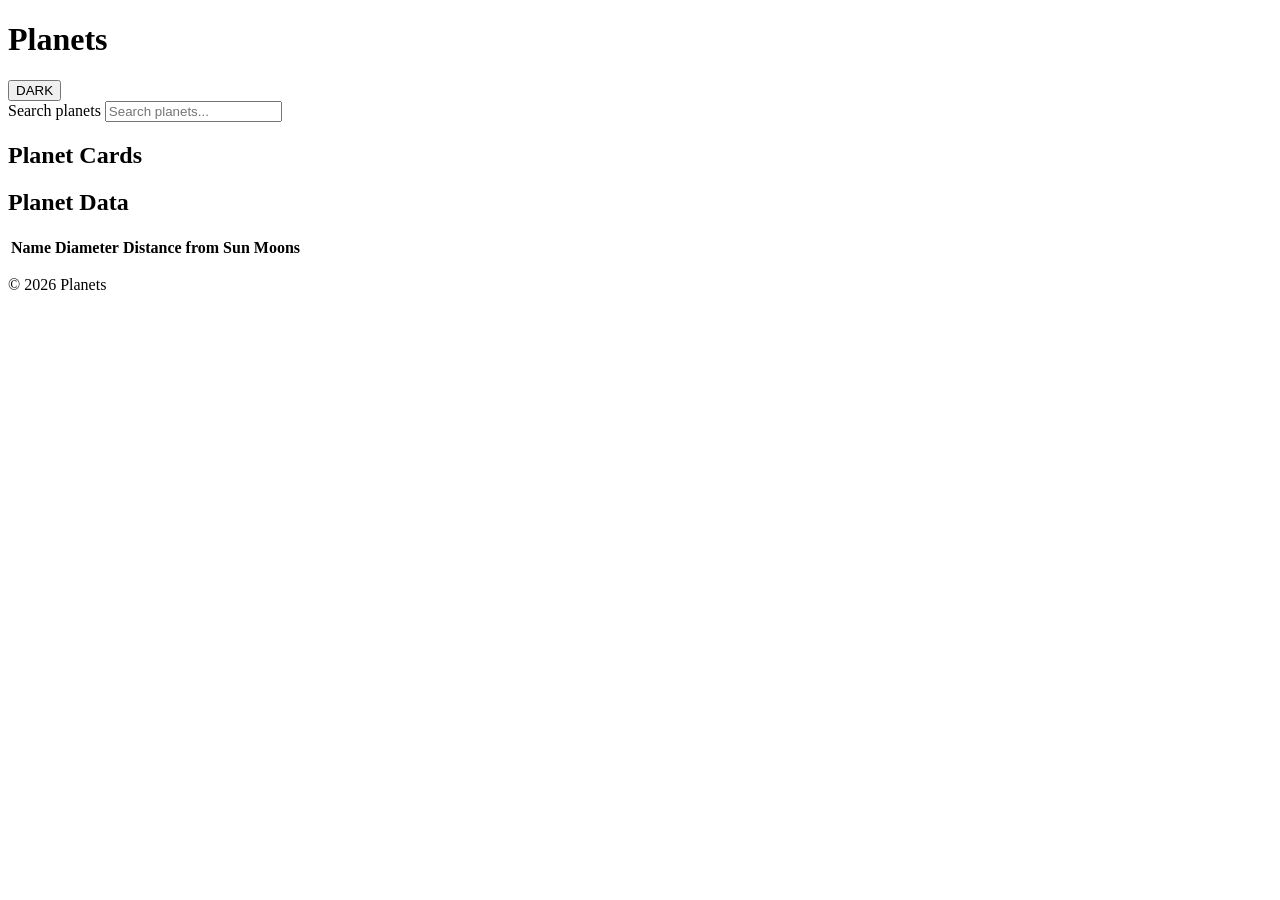
==== html/Foundation.html @ 73de8ec0 "HTML" ====
<!DOCTYPE html>
<html lang="en" data-theme="dark">
    <head>
        <meta charset="UTF-8">
        <meta name="viewport" content="width=device-width, initial-scale=1.0">

        <title>Planets</title>
        <link rel="stylesheet" href="Foundation.css">
    </head>
    <body>
        <header>
            <h1>Planets</h1>
            <button id="theme-toggle" type="button">DARK</button>
        </header>

        <main>
            <section id="search-section">
                <label for="search-input">Search planets</label>
                <input type="search" id="search-input" placeholder="Search planets...">
            </section>

            <section id="cards-section">
                <h2>Planet Cards</h2>
                <div id="cards-container"></div>
            </section>

            <section id="table-section">
                <h2>Planet Data</h2>
                <table id="planets-table">
                    <thead>
                        <tr>
                            <th>Name</th>
                            <th>Diameter</th>
                            <th>Distance from Sun</th>
                            <th>Moons</th>
                        </tr>
                    </thead>
                    <tbody id="table-body"></tbody>
                </table>
            </section>
        </main>

        <footer>
            <p>&copy; 2026 Planets</p>
        </footer>

        <script src="js/data.js" defer></script>
        <script src="js/theme.js" defer></script>
        <script src="js/search.js" defer></script>
        <script src="js/card.js" defer></script>
        <script src="js/table.js" defer></script>
    </body>
</html>
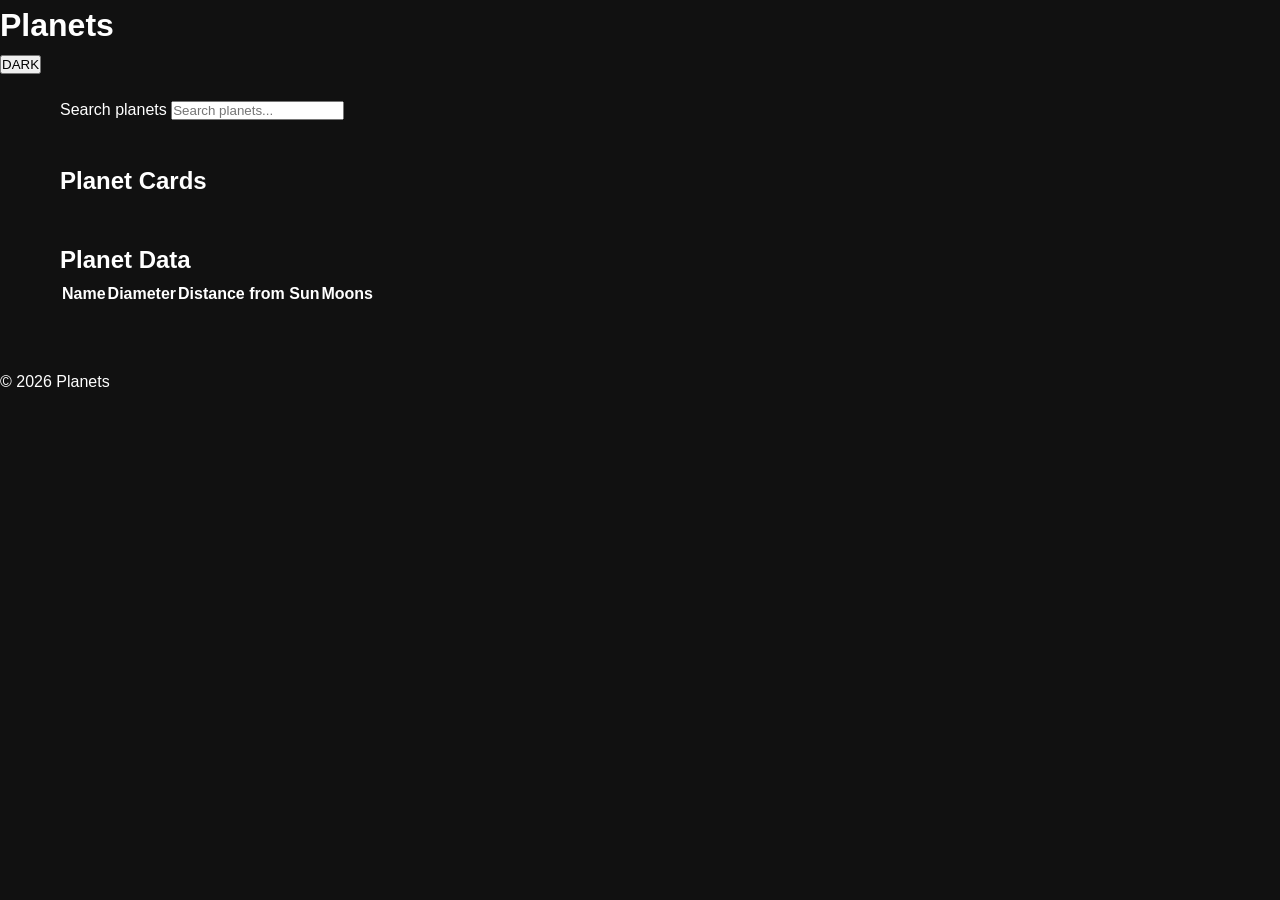
==== commit db9ff6df: "Fix foundation asset paths" ====
--- a/html/Foundation.html
+++ b/html/Foundation.html
@@ -5,7 +5,7 @@
         <meta name="viewport" content="width=device-width, initial-scale=1.0">
 
         <title>Planets</title>
-        <link rel="stylesheet" href="Foundation.css">
+        <link rel="stylesheet" href="../HTML%20%26%20CSS/Foundation.css">
     </head>
     <body>
         <header>
@@ -44,10 +44,10 @@
             <p>&copy; 2026 Planets</p>
         </footer>
 
-        <script src="js/data.js" defer></script>
-        <script src="js/theme.js" defer></script>
-        <script src="js/search.js" defer></script>
-        <script src="js/card.js" defer></script>
-        <script src="js/table.js" defer></script>
+        <script src="../js/data.js" defer></script>
+        <script src="../js/theme.js" defer></script>
+        <script src="../js/search.js" defer></script>
+        <script src="../js/card.js" defer></script>
+        <script src="../js/table.js" defer></script>
     </body>
-</html>+</html>
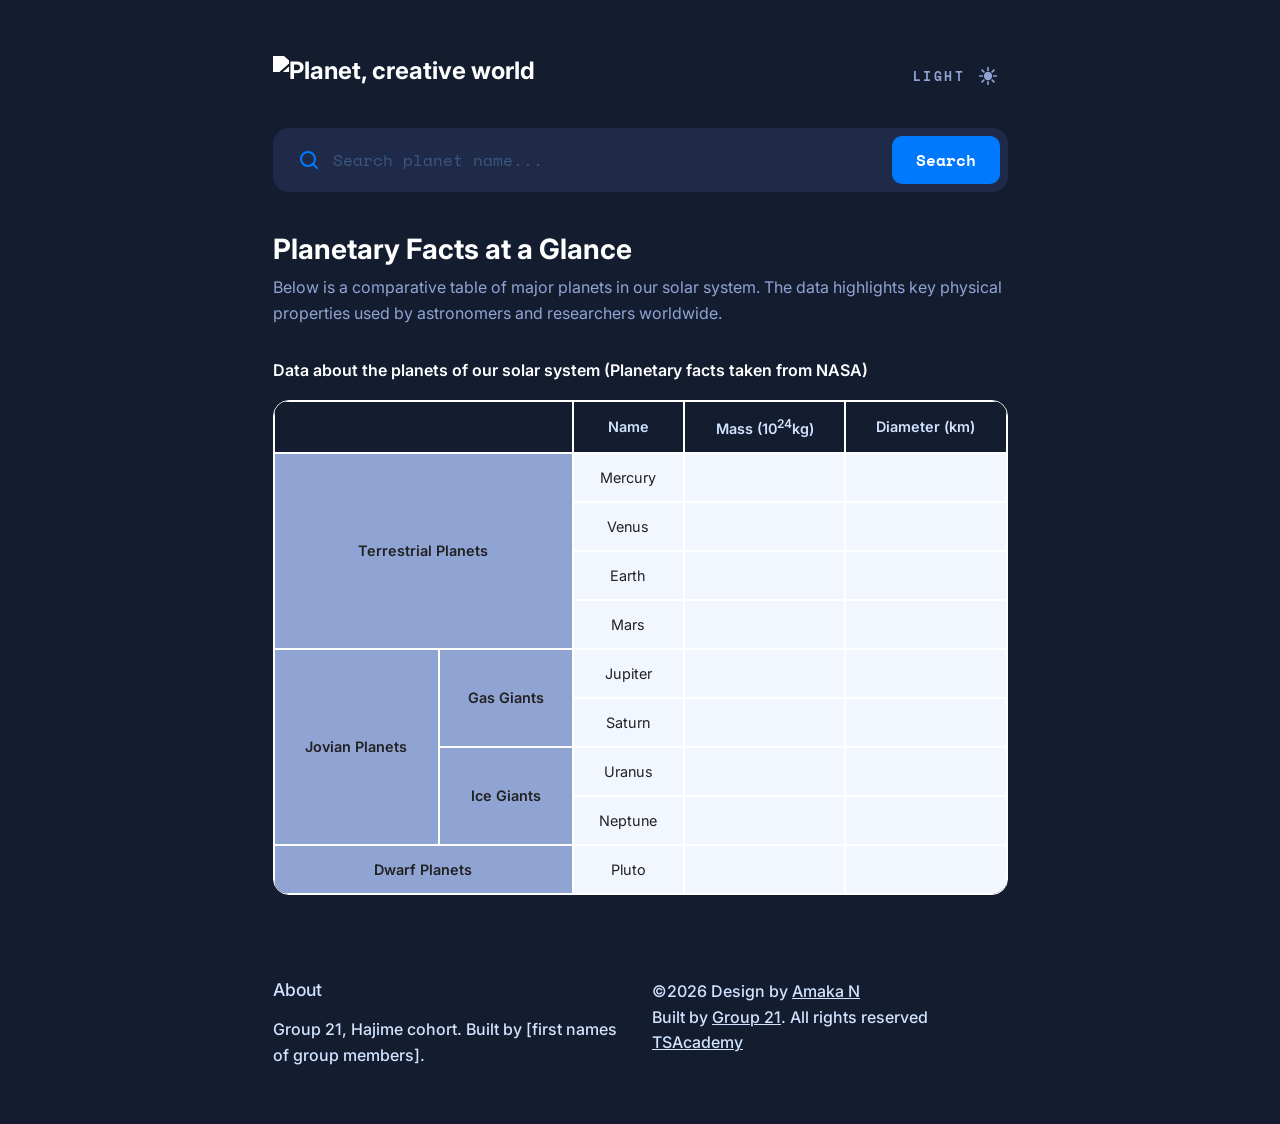
==== commit 9dd5acf6: "Fix Foundation HTML AND CSS to match  Figma Design" ====
--- a/html/Foundation.html
+++ b/html/Foundation.html
@@ -1,53 +1,131 @@
 <!DOCTYPE html>
 <html lang="en" data-theme="dark">
-    <head>
-        <meta charset="UTF-8">
-        <meta name="viewport" content="width=device-width, initial-scale=1.0">
+<head>
+<meta charset="UTF-8">
+<meta name="viewport" content="width=device-width, initial-scale=1.0">
+<title>Planets</title>
+<link rel="stylesheet" href="../HTML%20%26%20CSS/Foundation.css">
+</head>
+<body>
 
-        <title>Planets</title>
-        <link rel="stylesheet" href="../HTML%20%26%20CSS/Foundation.css">
-    </head>
-    <body>
-        <header>
-            <h1>Planets</h1>
-            <button id="theme-toggle" type="button">DARK</button>
-        </header>
+<header>
+  <h1>
+    <img class="logo" src="../images/logo.png" alt="Planet, creative world">
+  </h1>
+  <!-- theme.js switches data-theme on <html> and changes this button's text -->
+  <button id="theme-toggle" type="button">LIGHT</button>
+</header>
 
-        <main>
-            <section id="search-section">
-                <label for="search-input">Search planets</label>
-                <input type="search" id="search-input" placeholder="Search planets...">
-            </section>
+<main>
 
-            <section id="cards-section">
-                <h2>Planet Cards</h2>
-                <div id="cards-container"></div>
-            </section>
+  <!-- SEARCH -->
+  <section id="search-section">
+    <svg class="search-icon" viewBox="0 0 24 24" fill="none" stroke="currentColor" stroke-width="2" stroke-linecap="round" aria-hidden="true">
+      <circle cx="11" cy="11" r="7"></circle>
+      <path d="M20 20l-4-4"></path>
+    </svg>
+    <label for="search-input">Search planet name</label>
+    <input type="search" id="search-input" placeholder="Search planet name...">
+    <span id="search-message" role="status" hidden>No results</span>
+    <button id="search-button" type="button">Search</button>
+  </section>
 
-            <section id="table-section">
-                <h2>Planet Data</h2>
-                <table id="planets-table">
-                    <thead>
-                        <tr>
-                            <th>Name</th>
-                            <th>Diameter</th>
-                            <th>Distance from Sun</th>
-                            <th>Moons</th>
-                        </tr>
-                    </thead>
-                    <tbody id="table-body"></tbody>
-                </table>
-            </section>
-        </main>
+  <!-- PLANET CARD: card.js builds the card inside #cards-container.
+       Markup for ONE card (class names are styled in Foundation.css):
 
-        <footer>
-            <p>&copy; 2026 Planets</p>
-        </footer>
+       <article class="planet-card">
+         <img class="planet-image" src="..." alt="Earth">
+         <div>
+           <h3 class="planet-name">Earth</h3>
+           <p class="planet-type">Terrestrial</p>
+         </div>
+         <p class="planet-description">...</p>
+         <div class="planet-stats">
+           <div class="stat-item"><span>Gravity</span><strong>9.8</strong></div>
+           <div class="stat-item"><span>Mass</span><strong>0.00315</strong></div>
+           <div class="stat-item"><span>Period</span><strong>365</strong></div>
+         </div>
+         <ul class="planet-details">
+           <li class="detail-item">temperature value</li>
+           <li class="detail-item">moons value</li>
+           <li class="detail-item">diameter value</li>
+           <li class="detail-item">distance from sun value</li>
+         </ul>
+       </article>
 
-        <script src="../js/data.js" defer></script>
-        <script src="../js/theme.js" defer></script>
-        <script src="../js/search.js" defer></script>
-        <script src="../js/card.js" defer></script>
-        <script src="../js/table.js" defer></script>
-    </body>
+       "No results" card: <div class="status-message"><h3>No results found!</h3>
+       <p>We couldn't find any planet matching your search. Please double-check the name and try again.</p></div>
+  -->
+  <section id="cards-section">
+    <h2>Planet details</h2>
+    <div id="cards-container"></div>
+  </section>
+
+  <!-- COMPARISON TABLE -->
+  <section id="table-section">
+    <h2>Planetary Facts at a Glance</h2>
+    <p class="table-intro">Below is a comparative table of major planets in our solar system. The data highlights key physical properties used by astronomers and researchers worldwide.</p>
+    <p class="table-caption">Data about the planets of our solar system (Planetary facts taken from NASA)</p>
+
+    <!-- table.js fills the empty Mass and Diameter cells, using data-planet on each row -->
+    <div class="table-wrap">
+      <table id="planets-table">
+        <thead>
+          <tr>
+            <th colspan="2" scope="col"><span class="visually-hidden">Group</span></th>
+            <th scope="col">Name</th>
+            <th scope="col" class="col-mass">Mass (10<sup>24</sup>kg)</th>
+            <th scope="col">Diameter (km)</th>
+          </tr>
+        </thead>
+        <tbody id="table-body">
+          <tr data-planet="Mercury">
+            <th scope="rowgroup" class="group-cell" colspan="2" rowspan="4">Terrestrial Planets</th>
+            <td>Mercury</td><td class="col-mass"></td><td></td>
+          </tr>
+          <tr data-planet="Venus"><td>Venus</td><td class="col-mass"></td><td></td></tr>
+          <tr data-planet="Earth"><td>Earth</td><td class="col-mass"></td><td></td></tr>
+          <tr data-planet="Mars"><td>Mars</td><td class="col-mass"></td><td></td></tr>
+
+          <tr data-planet="Jupiter">
+            <th scope="rowgroup" class="group-cell" rowspan="4">Jovian Planets</th>
+            <th scope="rowgroup" class="group-cell" rowspan="2">Gas Giants</th>
+            <td>Jupiter</td><td class="col-mass"></td><td></td>
+          </tr>
+          <tr data-planet="Saturn"><td>Saturn</td><td class="col-mass"></td><td></td></tr>
+          <tr data-planet="Uranus">
+            <th scope="rowgroup" class="group-cell" rowspan="2">Ice Giants</th>
+            <td>Uranus</td><td class="col-mass"></td><td></td>
+          </tr>
+          <tr data-planet="Neptune"><td>Neptune</td><td class="col-mass"></td><td></td></tr>
+
+          <tr data-planet="Pluto">
+            <th scope="rowgroup" class="group-cell" colspan="2">Dwarf Planets</th>
+            <td>Pluto</td><td class="col-mass"></td><td></td>
+          </tr>
+        </tbody>
+      </table>
+    </div>
+  </section>
+
+</main>
+
+<footer>
+  <div>
+    <h2>About</h2>
+    <p>Group 21, Hajime cohort. Built by [first names of group members].</p>
+  </div>
+  <div>
+    <p>&copy;2026 Design by <a href="https://amakandukwu.com" target="_blank" rel="noopener">Amaka N</a></p>
+    <p>Built by <a href="https://github.com/hakeemtemiogbe-alt/Group-21-capstone-project-Hajime-cohort" target="_blank" rel="noopener">Group 21</a>. All rights reserved</p>
+    <p><a href="https://tsacademyonline.com/" target="_blank" rel="noopener">TSAcademy</a></p>
+  </div>
+</footer>
+
+<script src="../js/data.js" defer></script>
+<script src="../js/theme.js" defer></script>
+<script src="../js/card.js" defer></script>
+<script src="../js/table.js" defer></script>
+<script src="../js/search.js" defer></script>
+</body>
 </html>
